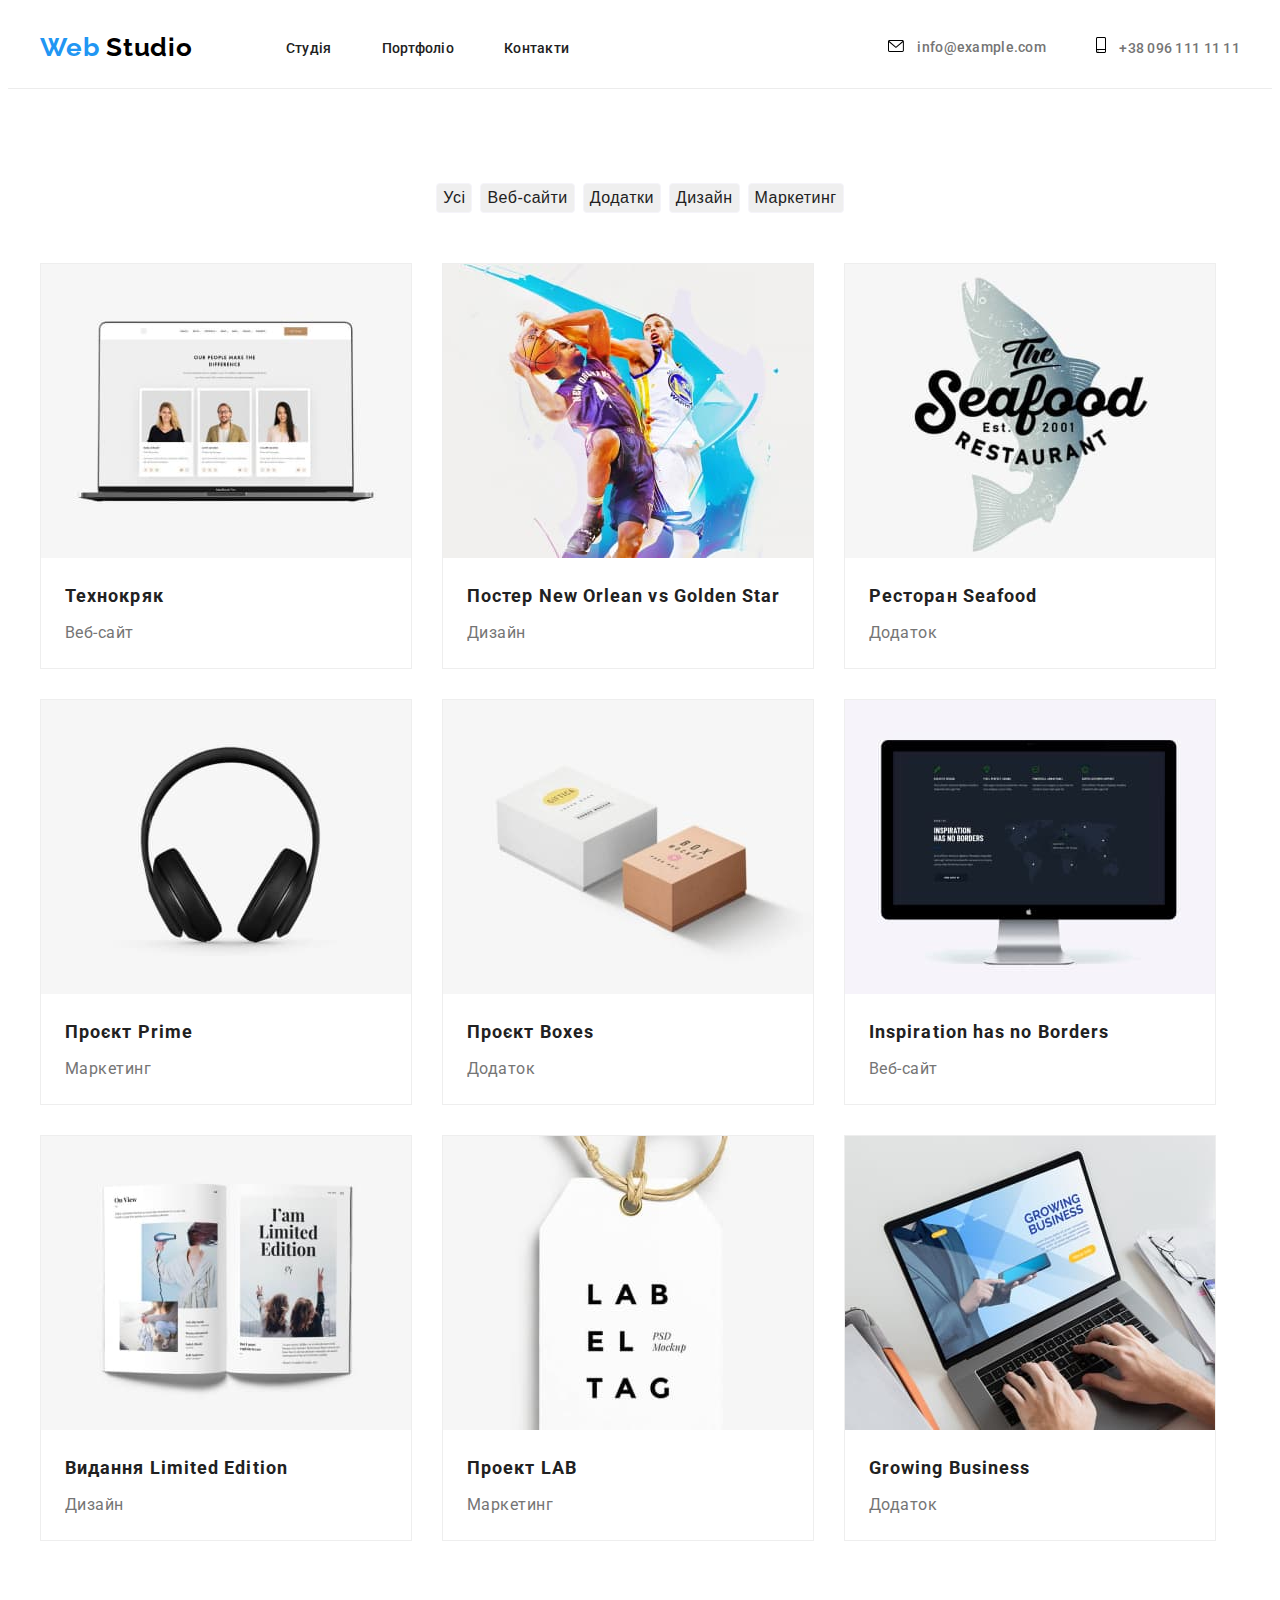
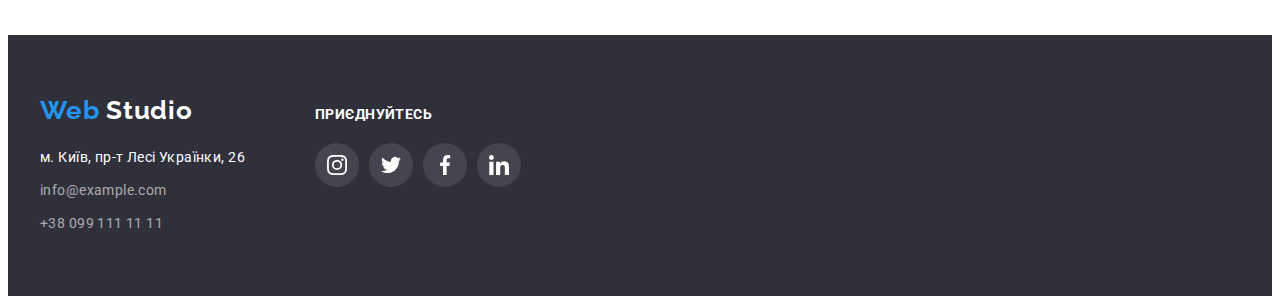
==== portfolio.html @ 5073e38e "for inspection" ====
<!DOCTYPE html>
<html lang="uk">
	<head>
		<meta charset="UTF-8" />
		<meta http-equiv="X-UA-Compatible" content="IE=edge" />
		<meta name="viewport" content="width=device-width, initial-scale=1.0" />
		<title>Портфоліо</title>

		<!--Шрифти-->
		<link rel="preconnect" href="https://fonts.googleapis.com" />
		<link rel="preconnect" href="https://fonts.gstatic.com" crossorigin />
		<link
			href="https://fonts.googleapis.com/css2?family=Raleway:wght@700&family=Roboto:wght@400;500;700;900&display=swap"
			rel="stylesheet"
		/>

		<!-- Нормалізатор стилів modern-normalize -->
		<link
			rel="stylesheet"
			href="https://cdnjs.cloudflare.com/ajax/libs/modern-normalize/1.1.0/modern-normalize.min.css"
			integrity="sha512-wpPYUAdjBVSE4KJnH1VR1HeZfpl1ub8YT/NKx4PuQ5NmX2tKuGu6U/JRp5y+Y8XG2tV+wKQpNHVUX03MfMFn9Q=="
			crossorigin="anonymous"
			referrerpolicy="no-referrer"
		/>

		<!--Кастомні стилі-->
		<link rel="stylesheet" href="./css/styles.css" />
	</head>
	<body>
		<!--Cекція header-->
		<header class="header">
			<div class="container">
				<a href="" class="header-logo link">
					Web
					<span class="header-colortext">Studio</span>
				</a>
				<nav class="header-nav">
					<ul class="header-list list">
						<li class="header-item">
							<a href="./index.html" class="header-link link">Студія</a>
						</li>
						<li class="header-item">
							<a href="./portfolio.html" class="header-link link">Портфоліо</a>
						</li>
						<li class="header-item">
							<a href="" class="header-link link">Контакти</a>
						</li>
					</ul>
				</nav>
				<ul class="header-group list">
					<li class="header-group-item">
						<a href="mailto:info@example.com" class="header-contact link">
							<svg class="header-soc-icon" width="16" height="12">
								<use href="./images/about-4/icons.svg#icon-envelope"></use>
							</svg>
							info@example.com
						</a>
					</li>
					<li class="header-group-item">
						<a href="tell:+380961111111" class="header-tel link">
							<svg class="header-soc-icon" width="10" height="16">
								<use href="./images/about-4/icons.svg#icon-smartphone"></use>
							</svg>
							+38 096 111 11 11
						</a>
					</li>
				</ul>
			</div>
		</header>

		<!--Блок унікального контенту на сторінці-->
		<main>
			<!--Cекція information-->
			<section class="section">
				<div class="container">
					<h1 class="visually-hidden">Джерела інформації компанії</h1>
					<ul class="filter list">
						<li class="filter-item">
							<button type="button" class="filter-btn">Усі</button>
						</li>
						<li class="filter-item">
							<button type="button" class="filter-btn">Веб-сайти</button>
						</li>
						<li class="filter-item">
							<button type="button" class="filter-btn">Додатки</button>
						</li>
						<li class="filter-item">
							<button type="button" class="filter-btn">Дизайн</button>
						</li>
						<li class="filter-item">
							<button type="button" class="filter-btn">Маркетинг</button>
						</li>
					</ul>
					<ul class="gallery list">
						<li class="gallery-item">
							<img src="./images/about-3/img-1.jpg" alt="фото технокряк" width="370" height="294" />
							<div class="gallery-content">
								<h2 class="gallery-title">Технокряк</h2>
								<p class="gallery-text">Веб-сайт</p>
							</div>
						</li>
						<li class="gallery-item">
							<img
								src="./images/about-3/img-2.jpg"
								alt="фото Постер New Orlean vs Golden Star"
								width="370"
								height="294"
							/>
							<div class="gallery-content">
								<h2 class="gallery-title">Постер New Orlean vs Golden Star</h2>
								<p class="gallery-text">Дизайн</p>
							</div>
						</li>
						<li class="gallery-item">
							<img src="./images/about-3/img-3.jpg" alt="фото Ресторан Seafood" width="370" height="294" />
							<div class="gallery-content">
								<h2 class="gallery-title">Ресторан Seafood</h2>
								<p class="gallery-text">Додаток</p>
							</div>
						</li>
						<li class="gallery-item">
							<img src="./images/about-3/img-4.jpg" alt="фото Проєкт Prime" width="370" height="294" />
							<div class="gallery-content">
								<h2 class="gallery-title">Проєкт Prime</h2>
								<p class="gallery-text">Маркетинг</p>
							</div>
						</li>
						<li class="gallery-item">
							<img src="./images/about-3/img-5.jpg" alt="фото Проєкт Boxes" width="370" height="294" />
							<div class="gallery-content">
								<h2 class="gallery-title">Проєкт Boxes</h2>
								<p class="gallery-text">Додаток</p>
							</div>
						</li>
						<li class="gallery-item">
							<img src="./images/about-3/img-6.jpg" alt="фото Inspiration has no Borders" width="370" height="294" />
							<div class="gallery-content">
								<h2 class="gallery-title">Inspiration has no Borders</h2>
								<p class="gallery-text">Веб-сайт</p>
							</div>
						</li>
						<li class="gallery-item">
							<img src="./images/about-3/img-7.jpg" alt="фото Видання Limited Edition" width="370" height="294" />
							<div class="gallery-content">
								<h2 class="gallery-title">Видання Limited Edition</h2>
								<p class="gallery-text">Дизайн</p>
							</div>
						</li>
						<li class="gallery-item">
							<img src="./images/about-3/img-8.jpg" alt="фото Проект LAB" width="370" height="294" />
							<div class="gallery-content">
								<h2 class="gallery-title">Проект LAB</h2>
								<p class="gallery-text">Маркетинг</p>
							</div>
						</li>
						<li class="gallery-item">
							<img src="./images/about-3/img-9.jpg" alt="фото Growing Business" width="370" height="294" />
							<div class="gallery-content">
								<h2 class="gallery-title">Growing Business</h2>
								<p class="gallery-text">Додаток</p>
							</div>
						</li>
					</ul>
				</div>
			</section>
		</main>

		<!--Cекція footer-->
		<footer class="footer">
			<div class="container">
				<div class="footer-conect">
					<a href="" class="footer-logo link">
						Web
						<span class="footer-colortext">Studio</span>
					</a>
					<address class="footer-address">
						<ul class="footer-list list">
							<li class="footer-item">
								<a href="" class="footer-link link">м. Київ, пр-т Лесі Українки, 26</a>
							</li>
							<li class="footer-item">
								<a href="mailto:info@example.com" class="footer-contact link">info@example.com</a>
							</li>
							<li class="footer-item">
								<a href="tel:+380991111111" class="footer-contact link">+38 099 111 11 11</a>
							</li>
						</ul>
					</address>
				</div>
				<div class="footer-soc">
					<h3 class="footer-soc-title title">Приєднуйтесь</h3>
					<ul class="footer-soc-list list">
						<li class="footer-soc-item">
							<a href="" class="footer-soc-link link">
								<svg class="footer-soc-icon" width="20" hight="16">
									<use href="./images/about-4/icons.svg#icon-instagram"></use>
								</svg>
							</a>
						</li>
						<li class="footer-soc-item">
							<a href="" class="footer-soc-link link">
								<svg class="footer-soc-icon" width="20" hight="16">
									<use href="./images/about-4/icons.svg#icon-twitter"></use>
								</svg>
							</a>
						</li>
						<li class="footer-soc-item">
							<a href="" class="footer-soc-link link">
								<svg class="footer-soc-icon" width="20" hight="16">
									<use href="./images/about-4/icons.svg#icon-facebook"></use>
								</svg>
							</a>
						</li>
						<li class="footer-soc-item">
							<a href="" class="footer-soc-link link">
								<svg class="footer-soc-icon" width="20" hight="16">
									<use href="./images/about-4/icons.svg#icon-linkedin"></use>
								</svg>
							</a>
						</li>
					</ul>
				</div>
			</div>
		</footer>
	</body>
</html>
---- css/styles.css ----
:root {
	--main-title-color: #212121;
	--main-text-color: #757575;
	--main-contact-color: #757575;
	--main-tel-color: #757575;
	--main-logo-color: #2196f3;
	--hover-focus-color: #2196f3;
	--hero-footer-background-color: #2f303a;
	--typical-lh: 1.14;
}

p,
h1,
h2,
h3,
h4,
h5,
h6 {
	margin: 0;
}

ul {
	margin: 0;
	padding-left: 0;
}

button {
	cursor: pointer;
}

address {
	font-style: normal;
}
img {
	display: block;
	max-width: 100%;
	height: auto;
}

body {
	font-family: "Roboto", sans-serif;
}

.list {
	list-style: none;
}

.link {
	text-decoration: none;
}

.container {
	width: 1200px;
	padding-left: 15px;
	padding-right: 15px;
	margin-left: auto;
	margin-right: auto;
	/* outline: 2px solid red; */
}

.visually-hidden {
	position: absolute;
	white-space: nowrap;
	width: 1px;
	height: 1px;
	overflow: hidden;
	border: 0;
	padding: 0;
	clip: rect(0 0 0 0);
	clip-path: inset(50%);
	margin: -1px;
}

.title {
	font-weight: 700;
	font-size: 36px;
	line-height: 1.16;
	text-align: center;
	letter-spacing: 0.03em;
}

.section {
	padding-top: 94px;
	padding-bottom: 94px;
}

/* ----------------Секція header------------ */

.header {
	padding-top: 24px;
	padding-bottom: 25px;
	border-bottom: 1px solid #ececec;
}

.header-list {
	display: flex;
	column-gap: 50px;
}

.header .container {
	display: flex;
	align-items: center;
}

.header-group {
	display: flex;
	margin-left: auto;
}

.header-logo {
	font-family: "Raleway", sans-serif;
	font-weight: 700;
	font-size: 26px;
	line-height: 1.19;
	letter-spacing: 0.03em;
	color: var(--main-logo-color);
	margin-right: 93px;
}

.header-colortext {
	color: #000000;
}

.header-link {
	font-weight: 500;
	font-size: 14px;
	line-height: var(--typical-lh);
	letter-spacing: 0.02em;
	color: #212121;
}

.header-contact {
	font-weight: 500;
	font-size: 14px;
	line-height: var(--typical-lh);
	letter-spacing: 0.02em;
	color: var(--main-contact-color);
	margin-left: 10px;
}

.header-tel {
	font-weight: 500;
	font-size: 14px;
	line-height: var(--typical-lh);
	letter-spacing: 0.02em;
	color: var(--main-tel-color);
}

.header-group-item:not(:last-child) {
	margin-right: 50px;
}

.header-link:hover,
.header-link:focus {
	color: var(--hover-focus-color);
}

.header-contact:hover,
.header-contact:focus {
	color: var(--hover-focus-color);
}

.header-contact:hover .header-soc-icon,
.header-contact:focus .header-soc-icon {
	fill: currentColor;
}

.header-tel:hover,
.header-tel:focus {
	color: var(--hover-focus-color);
}

.header-tel:hover .header-soc-icon,
.header-tel:focus .header-soc-icon {
	fill: currentColor;
}

.header-soc-icon {
	margin-right: 10px;
}

/* --------------Секція hero------------- */

.hero {
	background-image: linear-gradient(rgba(47, 48, 58, 0.4), rgba(47, 48, 58, 0.4)), url(../images/about-4/Img.jpg);
	background-repeat: no-repeat;
	background-position: center;
	background-size: cover;
	max-width: 1600px;
	margin: 0 auto;
	padding-top: 200px;
	padding-bottom: 200px;
}

.hero-title {
	font-weight: 900;
	font-size: 44px;
	line-height: 1.36;
	text-align: center;
	letter-spacing: 0.06em;
	text-transform: uppercase;
	color: #ffffff;
	max-width: 696px;
	margin: 0 auto;
}

.hero-btn {
	min-width: 216px;
	height: 50px;
	font-family: inherit;
	font-weight: 700;
	font-size: 16px;
	line-height: 1.88;
	display: flex;
	align-items: center;
	text-align: center;
	letter-spacing: 0.06em;
	color: #ffffff;
	background-color: #2196f3;
	cursor: pointer;
	display: block;
	margin: 0 auto;
	margin-top: 30px;
	box-shadow: 0px 4px 4px rgba(0, 0, 0, 0.15);
	border-radius: 4px;
}

/* --------------Cекція about------------- */

.about-list {
	display: flex;
	column-gap: 30px;
}

.about-soc-link {
	width: 270px;
	height: 120px;
	border-radius: 4px;
	background-color: #f5f4fa;
	display: flex;
	align-items: center;
	justify-content: center;
}

.about-soc-icon {
	fill: #212121;
}

.about-list {
	display: flex;
	justify-content: center;
}

.about-title {
	font-weight: 700;
	font-size: 14px;
	line-height: var(--typical-lh);
	letter-spacing: 0.03em;
	text-transform: uppercase;
	color: var(--main-title-color);
	margin-bottom: 10px;
	margin-top: 30px;
}

.about-text {
	font-size: 14px;
	line-height: 1.71;
	letter-spacing: 0.03em;
	color: var(--main-text-color);
}

.about-item {
	max-width: 270px;
}

/* -----------Cекція employment------------ */

.employment-list {
	display: flex;
	column-gap: 30px;
}

.employment {
	padding-top: 0;
}

.employment-title {
	color: var(--main-title-color);
	margin-bottom: 50px;
}

/* -----------Cекція portfolio--------- */

.portfolio {
	background-color: #f5f4fa;
	max-width: 1600px;
	margin: 0 auto;
}

.portfolio-title {
	color: var(--main-title-color);
	margin-bottom: 50px;
}

.portfolio-list {
	display: flex;
	column-gap: 30px;
}

.portfolio-item {
	width: calc((100% - 30px) / 4);
	border: 1px solid #afb1b8;
	border-radius: 4px ;
	box-shadow: 0 2px rgba(0, 0, 0, 0.2), 0 1px rgba(0, 0, 0, 0.14),  0 1px rgba(0, 0, 0, 0.12);
}

.portfolio-conect {
	padding-top: 30px;
	padding-bottom: 30px;
}

.portfolio-title-name {
	font-weight: 500;
	font-size: 16px;
	line-height: 1.18;
	text-align: center;
	letter-spacing: 0.03em;
	color: var(--main-title-color);
}

.portfolio-text {
	font-size: 16px;
	line-height: 1.18;
	text-align: center;
	letter-spacing: 0.03em;
	color: var(--main-text-color);
	margin-top: 10px;
	margin-bottom: 16px;
}

.portfolio-soc {
	display: flex;
	justify-content: center;
	gap: 10px;
}

.portfolio-soc-link {
	width: 44px;
	height: 44px;
	border-radius: 50%;
	background-color: #ffffff;
	display: flex;
	align-items: center;
	justify-content: center;
}

.portfolio-soc-icon {
	fill: #afb1b8;
}

.portfolio-soc-link:hover,
.portfolio-soc-link:focus {
	background-color: #2196f3;
}

.portfolio-soc-link:hover .portfolio-soc-icon,
.portfolio-soc-link:focus .portfolio-soc-icon {
	fill: #ffffff;
}

/* ----------------Секція customers-------------- */

.customers-title {
	margin-bottom: 50px;
}

.customers-list {
	display: flex;
}

.customers-item:not(:last-child) {
	margin-right: 30px;
}

.customers-soc-link {
	width: 170px;
	height: 92px;
	border: 1px solid #afb1b8;
	border-radius: 4px;
	background-color: #f5f5f5;
	display: flex;
	align-items: center;
	justify-content: center;
}

.customers-soc-link:hover,
.customers-soc-link:focus {
	border-color: var(--hover-focus-color);
}

.customers-soc-icon {
	fill: #afb1b8;
}

.customers-soc-link:hover .customers-soc-icon,
.customers-soc-link:focus .customers-soc-icon {
	fill: var(--hover-focus-color);
}

/* ----------------Cекція footer------------------- */

.footer {
	background-color: var(--hero-footer-background-color);
	padding-top: 60px;
	padding-bottom: 60px;
	max-width: 1600px;
	margin: 0 auto;
}

.footer .container {
	display: flex;
}

.footer-logo {
	font-family: "Raleway", sans-serif;
	font-weight: 700;
	font-size: 26px;
	line-height: 1.19;
	letter-spacing: 0.03em;
	color: var(--main-logo-color);
}

.footer-colortext {
	color: #ffffff;
}

.footer-address {
	font-style: normal;
}

.footer-link {
	font-size: 14px;
	line-height: 1.71;
	letter-spacing: 0.03em;
	color: #ffffff;
}

.footer-contact {
	font-size: 14px;
	line-height: 1.71;
	letter-spacing: 0.03em;
	color: rgba(255, 255, 255, 0.6);
}

.footer-item {
	margin-top: 20px;
}

.footer-item:not(:first-child) {
	margin-top: 9px;
}

.footer-soc {
	margin-left: 70px;
}

.footer-soc-title {
	font-weight: 700;
	font-size: 14px;
	line-height: 1.14;
	letter-spacing: 0.03em;
	text-transform: uppercase;
	color: #ffffff;
	margin-top: 12px;
	margin-bottom: 20px;
	width: 116px;
	height: 16px;
}

.footer-soc-list {
	display: flex;
	justify-content: center;
	gap: 10px;
}

.footer-soc-link {
	width: 44px;
	height: 44px;
	border-radius: 50%;
	background-color: rgba(255, 255, 255, 0.1);
	display: flex;
	align-items: center;
	justify-content: center;
}

.footer-soc-icon {
	fill: #ffffff;
}

.footer-soc-link:hover,
.footer-soc-link:focus {
	background-color: #2196f3;
}

.footer-soc-link:hover .footer-soc-icon,
.footer-soc-link:focus .footer-soc-icon {
	fill: #ffffff;
}

/* -----------------Портфоліо (другий макет)------------ */

.filter-btn {
	font-weight: 500;
	font-size: 16px;
	line-height: 1.62;
	text-align: center;
	letter-spacing: 0.03em;
	color: #212121;
	cursor: pointer;
	border: 1px solid #F5F4FA;
	border-radius: 4px;
}

.filter-btn:hover,
.filter-btn:focus {
	background-color: #2196f3;
	color: #ffffff;
	box-shadow: 0 2px rgba(0, 0, 0, 0.12), 0 1px rgba(0, 0, 0, 0.08), 0 3px rgba(0, 0, 0, 0.1);
}

.gallery-title {
	font-weight: 700;
	font-size: 18px;
	line-height: 2;
	letter-spacing: 0.06em;
	color: var(--main-title-color);
}

.gallery-text {
	font-size: 16px;
	line-height: 1.88;
	letter-spacing: 0.03em;
	color: var(--main-text-color);
	margin-top: 4px;
}

.filter {
	display: flex;
	flex-wrap: wrap;
	gap: 8px;
	justify-content: center;
	margin-bottom: 50px;
}

.gallery {
	display: flex;
	flex-wrap: wrap;
	gap: 30px;
}

.gallery-item {
	width: 370px;
	border: 1px solid #eeeeee;
	cursor: pointer;
}

.gallery-item:hover,
.gallery-item:focus {
	box-shadow: 1px 4px rgba(0, 0, 0, 0.16), 0 4px rgba(0, 0, 0, 0.06), 0 1px rgba(0, 0, 0, 0.12)
}

.gallery-content {
	padding: 20px 24px 20px 24px;
}
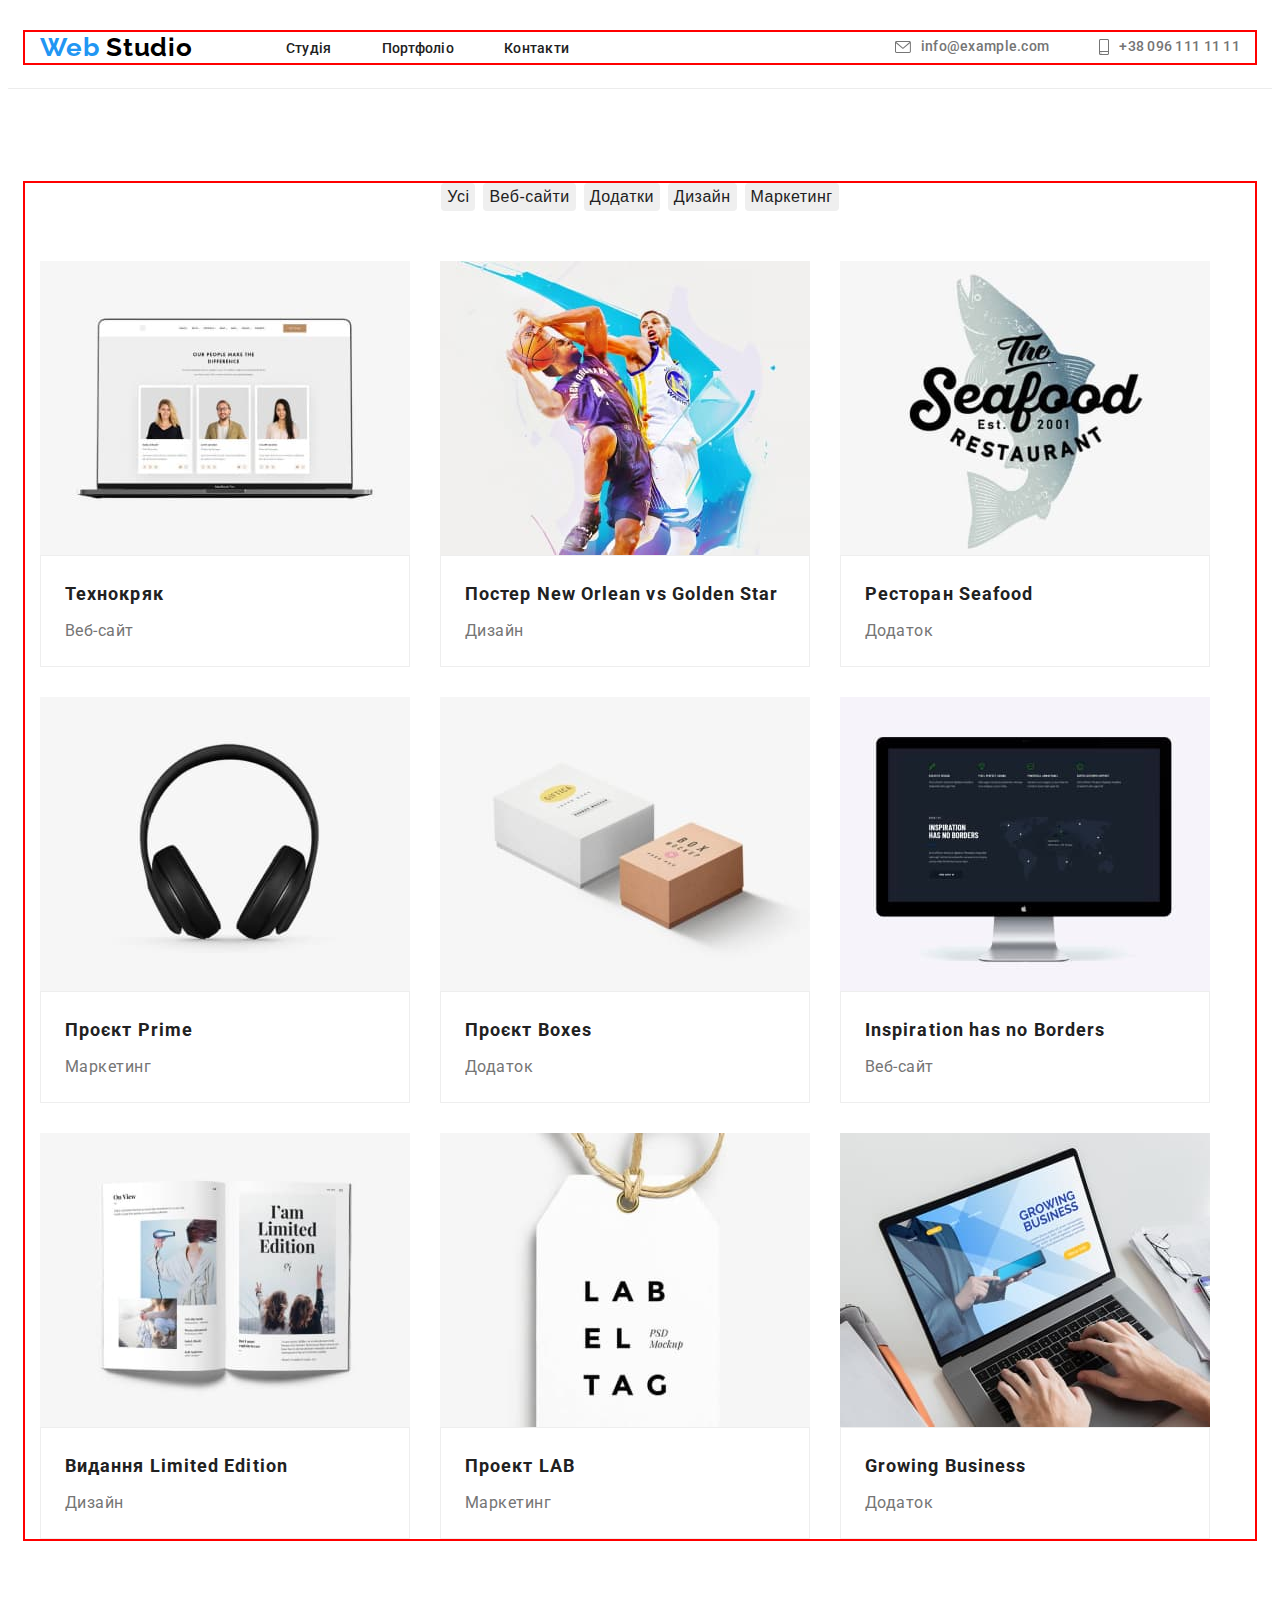
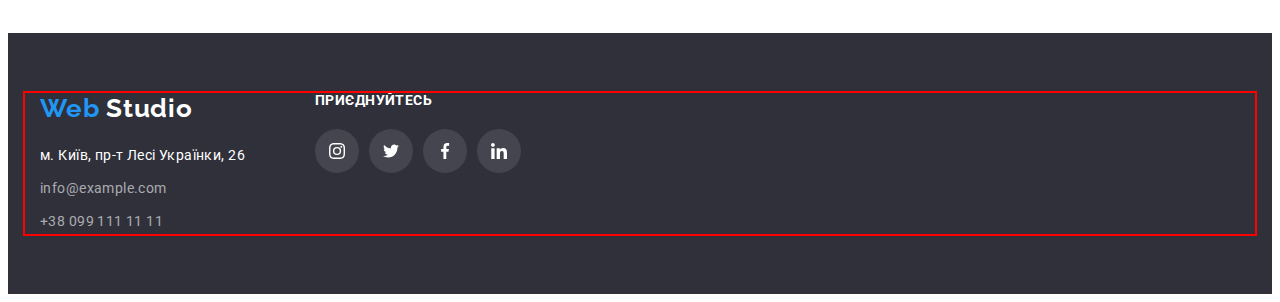
==== commit d8d1d089: "corrected" ====
--- a/portfolio.html
+++ b/portfolio.html
@@ -93,72 +93,90 @@
 					</ul>
 					<ul class="gallery list">
 						<li class="gallery-item">
-							<img src="./images/about-3/img-1.jpg" alt="фото технокряк" width="370" height="294" />
-							<div class="gallery-content">
-								<h2 class="gallery-title">Технокряк</h2>
-								<p class="gallery-text">Веб-сайт</p>
-							</div>
-						</li>
-						<li class="gallery-item">
-							<img
-								src="./images/about-3/img-2.jpg"
-								alt="фото Постер New Orlean vs Golden Star"
-								width="370"
-								height="294"
-							/>
-							<div class="gallery-content">
-								<h2 class="gallery-title">Постер New Orlean vs Golden Star</h2>
-								<p class="gallery-text">Дизайн</p>
-							</div>
-						</li>
-						<li class="gallery-item">
-							<img src="./images/about-3/img-3.jpg" alt="фото Ресторан Seafood" width="370" height="294" />
-							<div class="gallery-content">
-								<h2 class="gallery-title">Ресторан Seafood</h2>
-								<p class="gallery-text">Додаток</p>
-							</div>
-						</li>
-						<li class="gallery-item">
-							<img src="./images/about-3/img-4.jpg" alt="фото Проєкт Prime" width="370" height="294" />
-							<div class="gallery-content">
-								<h2 class="gallery-title">Проєкт Prime</h2>
-								<p class="gallery-text">Маркетинг</p>
-							</div>
-						</li>
-						<li class="gallery-item">
-							<img src="./images/about-3/img-5.jpg" alt="фото Проєкт Boxes" width="370" height="294" />
-							<div class="gallery-content">
-								<h2 class="gallery-title">Проєкт Boxes</h2>
-								<p class="gallery-text">Додаток</p>
-							</div>
-						</li>
-						<li class="gallery-item">
-							<img src="./images/about-3/img-6.jpg" alt="фото Inspiration has no Borders" width="370" height="294" />
-							<div class="gallery-content">
-								<h2 class="gallery-title">Inspiration has no Borders</h2>
-								<p class="gallery-text">Веб-сайт</p>
-							</div>
-						</li>
-						<li class="gallery-item">
-							<img src="./images/about-3/img-7.jpg" alt="фото Видання Limited Edition" width="370" height="294" />
-							<div class="gallery-content">
-								<h2 class="gallery-title">Видання Limited Edition</h2>
-								<p class="gallery-text">Дизайн</p>
-							</div>
-						</li>
-						<li class="gallery-item">
-							<img src="./images/about-3/img-8.jpg" alt="фото Проект LAB" width="370" height="294" />
-							<div class="gallery-content">
-								<h2 class="gallery-title">Проект LAB</h2>
-								<p class="gallery-text">Маркетинг</p>
-							</div>
-						</li>
-						<li class="gallery-item">
-							<img src="./images/about-3/img-9.jpg" alt="фото Growing Business" width="370" height="294" />
-							<div class="gallery-content">
-								<h2 class="gallery-title">Growing Business</h2>
-								<p class="gallery-text">Додаток</p>
-							</div>
+							<a href="" class="gallery-link link">
+								<img src="./images/about-3/img-1.jpg" alt="фото технокряк" width="370" height="294" />
+								<div class="gallery-content">
+									<h2 class="gallery-title">Технокряк</h2>
+									<p class="gallery-text">Веб-сайт</p>
+								</div>
+							</a>
+						</li>
+						<li class="gallery-item">
+							<a href="" class="gallery-link link">
+								<img
+									src="./images/about-3/img-2.jpg"
+									alt="фото Постер New Orlean vs Golden Star"
+									width="370"
+									height="294"
+								/>
+								<div class="gallery-content">
+									<h2 class="gallery-title">Постер New Orlean vs Golden Star</h2>
+									<p class="gallery-text">Дизайн</p>
+								</div>
+							</a>
+						</li>
+						<li class="gallery-item">
+							<a href="" class="gallery-link link">
+								<img src="./images/about-3/img-3.jpg" alt="фото Ресторан Seafood" width="370" height="294" />
+								<div class="gallery-content">
+									<h2 class="gallery-title">Ресторан Seafood</h2>
+									<p class="gallery-text">Додаток</p>
+								</div>
+							</a>
+						</li>
+						<li class="gallery-item">
+							<a href="" class="gallery-link link">
+								<img src="./images/about-3/img-4.jpg" alt="фото Проєкт Prime" width="370" height="294" />
+								<div class="gallery-content">
+									<h2 class="gallery-title">Проєкт Prime</h2>
+									<p class="gallery-text">Маркетинг</p>
+								</div>
+							</a>
+						</li>
+						<li class="gallery-item">
+							<a href="" class="gallery-link link">
+								<img src="./images/about-3/img-5.jpg" alt="фото Проєкт Boxes" width="370" height="294" />
+								<div class="gallery-content">
+									<h2 class="gallery-title">Проєкт Boxes</h2>
+									<p class="gallery-text">Додаток</p>
+								</div>
+							</a>
+						</li>
+						<li class="gallery-item">
+							<a href="" class="gallery-link link">
+								<img src="./images/about-3/img-6.jpg" alt="фото Inspiration has no Borders" width="370" height="294" />
+								<div class="gallery-content">
+									<h2 class="gallery-title">Inspiration has no Borders</h2>
+									<p class="gallery-text">Веб-сайт</p>
+								</div>
+							</a>
+						</li>
+						<li class="gallery-item">
+							<a href="" class="gallery-link link">
+								<img src="./images/about-3/img-7.jpg" alt="фото Видання Limited Edition" width="370" height="294" />
+								<div class="gallery-content">
+									<h2 class="gallery-title">Видання Limited Edition</h2>
+									<p class="gallery-text">Дизайн</p>
+								</div>
+							</a>
+						</li>
+						<li class="gallery-item">
+							<a href="" class="gallery-link link">
+								<img src="./images/about-3/img-8.jpg" alt="фото Проект LAB" width="370" height="294" />
+								<div class="gallery-content">
+									<h2 class="gallery-title">Проект LAB</h2>
+									<p class="gallery-text">Маркетинг</p>
+								</div>
+							</a>
+						</li>
+						<li class="gallery-item">
+							<a href="" class="gallery-link link">
+								<img src="./images/about-3/img-9.jpg" alt="фото Growing Business" width="370" height="294" />
+								<div class="gallery-content">
+									<h2 class="gallery-title">Growing Business</h2>
+									<p class="gallery-text">Додаток</p>
+								</div>
+							</a>
 						</li>
 					</ul>
 				</div>
@@ -188,32 +206,32 @@
 					</address>
 				</div>
 				<div class="footer-soc">
-					<h3 class="footer-soc-title title">Приєднуйтесь</h3>
+					<h3 class="footer-soc-title">Приєднуйтесь</h3>
 					<ul class="footer-soc-list list">
 						<li class="footer-soc-item">
 							<a href="" class="footer-soc-link link">
-								<svg class="footer-soc-icon" width="20" hight="16">
+								<svg class="footer-soc-icon" width="20" height="16">
 									<use href="./images/about-4/icons.svg#icon-instagram"></use>
 								</svg>
 							</a>
 						</li>
 						<li class="footer-soc-item">
 							<a href="" class="footer-soc-link link">
-								<svg class="footer-soc-icon" width="20" hight="16">
+								<svg class="footer-soc-icon" width="20" height="16">
 									<use href="./images/about-4/icons.svg#icon-twitter"></use>
 								</svg>
 							</a>
 						</li>
 						<li class="footer-soc-item">
 							<a href="" class="footer-soc-link link">
-								<svg class="footer-soc-icon" width="20" hight="16">
+								<svg class="footer-soc-icon" width="20" height="16">
 									<use href="./images/about-4/icons.svg#icon-facebook"></use>
 								</svg>
 							</a>
 						</li>
 						<li class="footer-soc-item">
 							<a href="" class="footer-soc-link link">
-								<svg class="footer-soc-icon" width="20" hight="16">
+								<svg class="footer-soc-icon" width="20" height="16">
 									<use href="./images/about-4/icons.svg#icon-linkedin"></use>
 								</svg>
 							</a>
--- a/css/styles.css
+++ b/css/styles.css
@@ -55,7 +55,7 @@
 	padding-right: 15px;
 	margin-left: auto;
 	margin-right: auto;
-	/* outline: 2px solid red; */
+	outline: 2px solid red;
 }
 
 .visually-hidden {
@@ -135,7 +135,8 @@
 	line-height: var(--typical-lh);
 	letter-spacing: 0.02em;
 	color: var(--main-contact-color);
-	margin-left: 10px;
+	display: flex;
+	align-items: center;
 }
 
 .header-tel {
@@ -144,6 +145,8 @@
 	line-height: var(--typical-lh);
 	letter-spacing: 0.02em;
 	color: var(--main-tel-color);
+	display: flex;
+	align-items: center;
 }
 
 .header-group-item:not(:last-child) {
@@ -177,6 +180,7 @@
 
 .header-soc-icon {
 	margin-right: 10px;
+	fill: var(--main-contact-color);
 }
 
 /* --------------Секція hero------------- */
@@ -309,9 +313,9 @@
 
 .portfolio-item {
 	width: calc((100% - 30px) / 4);
-	border: 1px solid #afb1b8;
-	border-radius: 4px ;
-	box-shadow: 0 2px rgba(0, 0, 0, 0.2), 0 1px rgba(0, 0, 0, 0.14),  0 1px rgba(0, 0, 0, 0.12);
+	border-radius: 0px 0px 4px 4px;
+	box-shadow: 0px 1px 3px rgba(0, 0, 0, 0.12), 0px 1px 1px rgba(0, 0, 0, 0.14), 0px 2px 1px rgba(0, 0, 0, 0.2);
+	background-color: #ffffff;
 }
 
 .portfolio-conect {
@@ -387,7 +391,6 @@
 	height: 92px;
 	border: 1px solid #afb1b8;
 	border-radius: 4px;
-	background-color: #f5f5f5;
 	display: flex;
 	align-items: center;
 	justify-content: center;
@@ -413,8 +416,6 @@
 	background-color: var(--hero-footer-background-color);
 	padding-top: 60px;
 	padding-bottom: 60px;
-	max-width: 1600px;
-	margin: 0 auto;
 }
 
 .footer .container {
@@ -471,10 +472,7 @@
 	letter-spacing: 0.03em;
 	text-transform: uppercase;
 	color: #ffffff;
-	margin-top: 12px;
 	margin-bottom: 20px;
-	width: 116px;
-	height: 16px;
 }
 
 .footer-soc-list {
@@ -516,8 +514,8 @@
 	text-align: center;
 	letter-spacing: 0.03em;
 	color: #212121;
-	cursor: pointer;
-	border: 1px solid #F5F4FA;
+	
+	border: transparent;
 	border-radius: 4px;
 }
 
@@ -525,7 +523,7 @@
 .filter-btn:focus {
 	background-color: #2196f3;
 	color: #ffffff;
-	box-shadow: 0 2px rgba(0, 0, 0, 0.12), 0 1px rgba(0, 0, 0, 0.08), 0 3px rgba(0, 0, 0, 0.1);
+	box-shadow: 0px 3px 1px rgba(0, 0, 0, 0.1), 0px 1px 2px rgba(0, 0, 0, 0.08), 0px 2px 2px rgba(0, 0, 0, 0.12);
 }
 
 .gallery-title {
@@ -558,17 +556,17 @@
 	gap: 30px;
 }
 
-.gallery-item {
-	width: 370px;
-	border: 1px solid #eeeeee;
-	cursor: pointer;
-}
-
-.gallery-item:hover,
-.gallery-item:focus {
-	box-shadow: 1px 4px rgba(0, 0, 0, 0.16), 0 4px rgba(0, 0, 0, 0.06), 0 1px rgba(0, 0, 0, 0.12)
+.gallery-link:hover,
+.gallery-link:focus {
+	box-shadow: 0px 1px 1px rgba(0, 0, 0, 0.12), 0px 4px 4px rgba(0, 0, 0, 0.06), 1px 4px 6px rgba(0, 0, 0, 0.16);
+	cursor: default;
+}
+
+.gallery-link {
+	display: block;
 }
 
 .gallery-content {
 	padding: 20px 24px 20px 24px;
-}
+	border: 1px solid #EEEEEE;
+}
